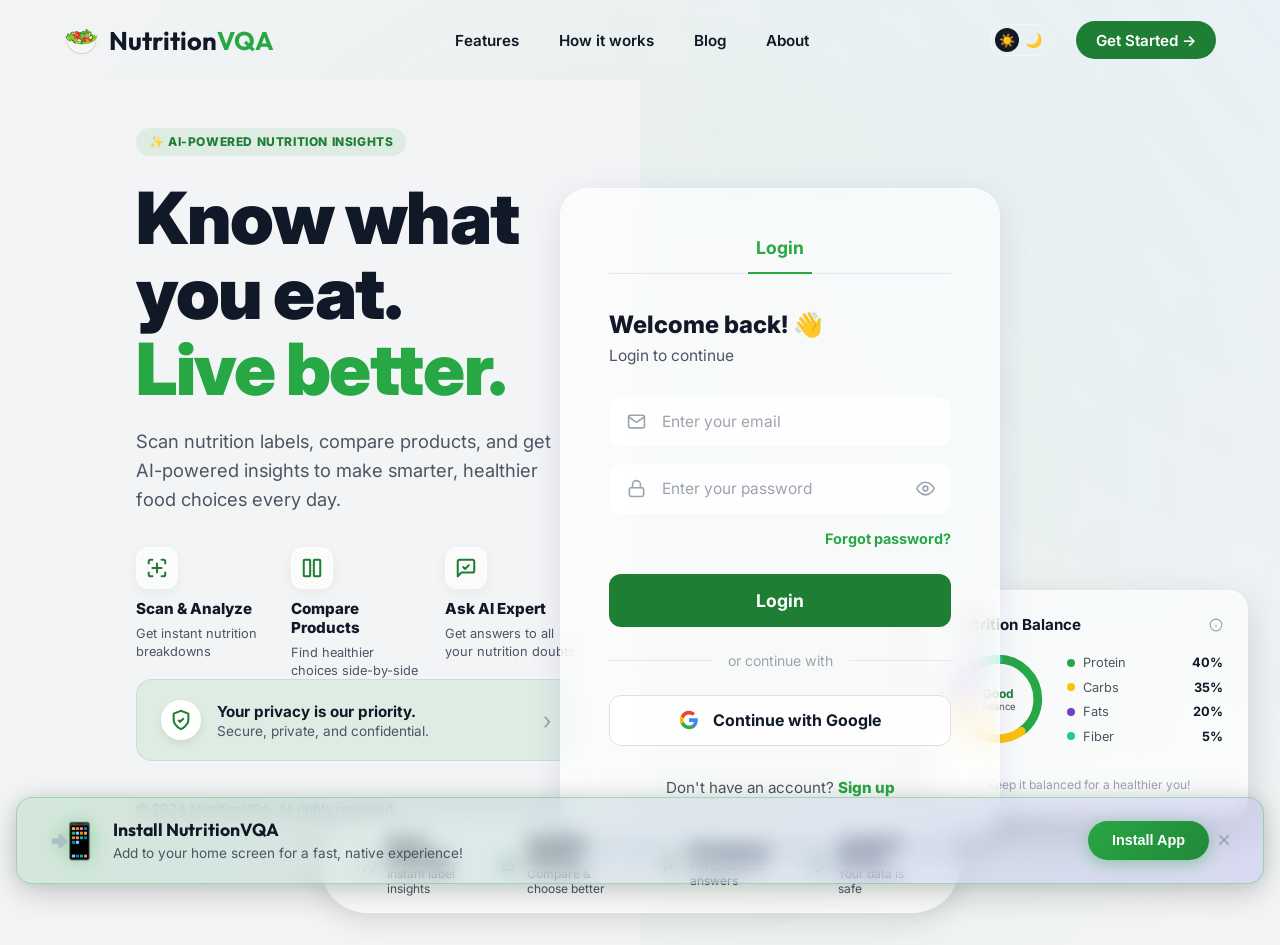
==== frontend/signin.html @ 760da18d "Deploy from subfolder" ====
<!DOCTYPE html>
<html lang="en" data-theme="light">
<head>
    <meta charset="UTF-8">
    <meta name="viewport" content="width=device-width, initial-scale=1.0">
    <title>Sign In | NutritionVQA</title>
    <meta name="description" content="Sign in to NutritionVQA — your AI-powered nutrition assistant.">
    
    <!-- PWA Meta Tags & Icons -->
    <link rel="manifest" href="manifest.json">
    <meta name="apple-mobile-web-app-capable" content="yes">
    <meta name="apple-mobile-web-app-status-bar-style" content="black-translucent">
    <link rel="apple-touch-icon" href="assets/icon-192.png">
    <meta name="theme-color" content="#28a745">
    
    <link rel="icon" href="data:image/svg+xml,<svg xmlns='http://www.w3.org/2000/svg' viewBox='0 0 100 100'><text y='.9em' font-size='90'>🥗</text></svg>">
    <link rel="preconnect" href="https://fonts.googleapis.com">
    <link rel="preconnect" href="https://fonts.gstatic.com" crossorigin>
    <link href="https://fonts.googleapis.com/css2?family=Outfit:wght@700;800&family=Inter:wght@400;500;600;700;800&display=swap" rel="stylesheet">
    <link rel="stylesheet" href="css/signin.css?v=2.4">
    <!-- Google Auth handled via custom modal -->
</head>
<body>

    <!-- ══════════════ HEADER ══════════════ -->
    <header class="sn-header">
        <a href="#" class="sn-logo">
            <span class="logo-emoji">🥗</span>
            <span>Nutrition<span class="logo-vqa">VQA</span></span>
        </a>
        <nav class="sn-nav-links">
            <a href="#features">Features</a>
            <a href="#how-it-works">How it works</a>
            <a href="#blog">Blog</a>
            <a href="#about">About</a>
        </nav>
        <div class="sn-header-actions">
            <button class="theme-toggle-btn" id="theme-toggle" aria-label="Toggle theme">
                <div class="toggle-knob" id="toggle-knob">☀️</div>
                <span class="toggle-moon">🌙</span>
            </button>
            <a href="signup.html" class="btn-get-started">Get Started &rarr;</a>
        </div>
    </header>

    <!-- ══════════════ MAIN ══════════════ -->
    <main class="sn-main">

        <!-- ── Left Panel ── -->
        <section class="sn-left">
            <div class="sn-hero">
                <div class="hero-badge">✨ AI-POWERED NUTRITION INSIGHTS</div>
                <h1>Know what <br>you eat.<br><span class="green-line">Live better.</span></h1>
                <p id="how-it-works" class="desc">
                    Scan nutrition labels, compare products,
                    and get AI-powered insights to
                    make smarter, healthier food choices every day.
                </p>

                <div id="features" class="sn-features-grid">
                    <div class="sn-feat-box">
                        <div class="sn-feat-icon">
                            <svg viewBox="0 0 24 24" fill="none" stroke="currentColor" stroke-width="2.2" stroke-linecap="round" stroke-linejoin="round"><path d="M3 7V5a2 2 0 0 1 2-2h2"/><path d="M17 3h2a2 2 0 0 1 2 2v2"/><path d="M21 17v2a2 2 0 0 1-2 2h-2"/><path d="M7 21H5a2 2 0 0 1-2-2v-2"/><line x1="7" y1="12" x2="17" y2="12"/><line x1="12" y1="7" x2="12" y2="17"/></svg>
                        </div>
                        <h3>Scan &amp; Analyze</h3>
                        <p>Get instant nutrition breakdowns</p>
                    </div>
                    <div class="sn-feat-box">
                        <div class="sn-feat-icon">
                            <svg viewBox="0 0 24 24" fill="none" stroke="currentColor" stroke-width="2.2" stroke-linecap="round" stroke-linejoin="round"><rect x="3" y="3" width="7" height="18" rx="1"/><rect x="14" y="3" width="7" height="18" rx="1"/></svg>
                        </div>
                        <h3>Compare Products</h3>
                        <p>Find healthier choices side-by-side</p>
                    </div>
                    <div class="sn-feat-box">
                        <div class="sn-feat-icon">
                            <svg viewBox="0 0 24 24" fill="none" stroke="currentColor" stroke-width="2.2" stroke-linecap="round" stroke-linejoin="round"><path d="M21 15a2 2 0 0 1-2 2H7l-4 4V5a2 2 0 0 1 2-2h14a2 2 0 0 1 2 2z"/><path d="m9 11 2 2 4-4"/></svg>
                        </div>
                        <h3>Ask AI Expert</h3>
                        <p>Get answers to all your nutrition doubts</p>
                    </div>
                </div>

                <div class="sn-privacy-banner">
                    <div class="privacy-icon">
                        <svg viewBox="0 0 24 24" fill="none" stroke="currentColor" stroke-width="2.2"><path d="M12 22s8-4 8-10V5l-8-3-8 3v7c0 6 8 10 8 10z"/><path d="m9 12 2 2 4-4"/></svg>
                    </div>
                    <div class="privacy-text">
                        <strong>Your privacy is our priority.</strong>
                        <span>Secure, private, and confidential.</span>
                    </div>
                    <div class="privacy-arrow">&rsaquo;</div>
                </div>
            </div>

            <footer id="about" class="sn-footer">
                © 2024 NutritionVQA. All rights reserved.
            </footer>
        </section>

        <!-- ── Right Panel ── -->
        <section class="sn-right">
            <div id="blog" class="sn-salad-bg"></div>

            <div class="sn-card">
                <!-- Tab -->
                <div class="sn-card-tab">
                    <span class="sn-tab-label">Login</span>
                </div>

                <!-- Welcome -->
                <div class="sn-welcome">
                    <h2>Welcome back! 👋</h2>
                    <p>Login to continue</p>
                </div>

                <!-- ── Sign-in Form ── -->
                <form id="signin-form" class="sn-form">
                    <!-- Email -->
                    <div class="sn-field">
                        <span class="sn-field-icon">
                            <svg width="19" height="19" viewBox="0 0 24 24" fill="none" stroke="currentColor" stroke-width="2" stroke-linecap="round" stroke-linejoin="round">
                                <path d="M4 4h16c1.1 0 2 .9 2 2v12c0 1.1-.9 2-2 2H4c-1.1 0-2-.9-2-2V6c0-1.1.9-2 2-2z"/>
                                <polyline points="22,6 12,13 2,6"/>
                            </svg>
                        </span>
                        <input type="text" id="login" placeholder="Enter your email" required autocomplete="email">
                    </div>

                    <!-- Password -->
                    <div class="sn-field">
                        <span class="sn-field-icon">
                            <svg width="19" height="19" viewBox="0 0 24 24" fill="none" stroke="currentColor" stroke-width="2" stroke-linecap="round" stroke-linejoin="round">
                                <rect x="3" y="11" width="18" height="11" rx="2" ry="2"/>
                                <path d="M7 11V7a5 5 0 0 1 10 0v4"/>
                            </svg>
                        </span>
                        <input type="password" id="password" placeholder="Enter your password" required autocomplete="current-password">
                        <button type="button" class="sn-eye-btn" onclick="togglePasswordVisibility('password')" aria-label="Toggle password">
                            <svg width="19" height="19" viewBox="0 0 24 24" fill="none" stroke="currentColor" stroke-width="2" stroke-linecap="round" stroke-linejoin="round">
                                <path d="M1 12s4-8 11-8 11 8 11 8-4 8-11 8-11-8-11-8z"/>
                                <circle cx="12" cy="12" r="3"/>
                            </svg>
                        </button>
                    </div>

                    <!-- Forgot password -->
                    <div class="sn-forgot">
                        <a href="#" id="forgot-password-link">Forgot password?</a>
                    </div>

                    <!-- Submit -->
                    <button type="submit" class="sn-login-btn">Login</button>

                    <!-- Divider -->
                    <div class="sn-divider">
                        <div class="sn-divider-line"></div>
                        <span>or continue with</span>
                        <div class="sn-divider-line"></div>
                    </div>

                    <!-- Custom Google Button (Simulated for Demo) -->
                    <button type="button" id="google-signin" class="sn-google-btn">
                        <svg width="20" height="20" viewBox="0 0 24 24">
                            <path fill="#4285F4" d="M22.56 12.25c0-.78-.07-1.53-.2-2.25H12v4.26h5.92c-.26 1.37-1.04 2.53-2.21 3.31v2.77h3.57c2.08-1.92 3.28-4.74 3.28-8.09z"/>
                            <path fill="#34A853" d="M12 23c2.97 0 5.46-.98 7.28-2.66l-3.57-2.77c-.98.66-2.23 1.06-3.71 1.06-2.86 0-5.29-1.93-6.16-4.53H2.18v2.84C3.99 20.53 7.7 23 12 23z"/>
                            <path fill="#FBBC05" d="M5.84 14.09c-.22-.66-.35-1.36-.35-2.09s.13-1.43.35-2.09V7.07H2.18C1.43 8.55 1 10.22 1 12s.43 3.45 1.18 4.93l3.66-2.84z"/>
                            <path fill="#EA4335" d="M12 5.38c1.62 0 3.06.56 4.21 1.64l3.15-3.15C17.45 2.09 14.97 1 12 1 7.7 1 3.99 3.47 2.18 7.07l3.66 2.84c.87-2.6 3.3-4.53 6.16-4.53z"/>
                        </svg>
                        Continue with Google
                    </button>
                </form>

                <!-- ── Forgot Password Section ── -->
                <div id="forgot-password-section" class="sn-fp-section hidden">
                    <h2>Reset Password 🔒</h2>
                    <p>Enter your registered mobile number</p>

                    <div class="sn-field">
                        <span class="sn-field-icon">
                            <svg width="19" height="19" viewBox="0 0 24 24" fill="none" stroke="currentColor" stroke-width="2" stroke-linecap="round" stroke-linejoin="round">
                                <path d="M22 16.92v3a2 2 0 0 1-2.18 2 19.79 19.79 0 0 1-8.63-3.07A19.5 19.5 0 0 1 4.13 11.9a19.79 19.79 0 0 1-3.07-8.67A2 2 0 0 1 2.88 1.28H5.9a2 2 0 0 1 2 1.72c.127.96.361 1.903.7 2.81a2 2 0 0 1-.45 2.11L7.09 8.91a16 16 0 0 0 6 6l1.27-1.27a2 2 0 0 1 2.11-.45c.907.339 1.85.573 2.81.7a2 2 0 0 1 1.72 2.03z"/>
                            </svg>
                        </span>
                        <input type="tel" id="reset-mobile" placeholder="Your mobile number">
                    </div>

                    <button type="button" id="send-otp-btn" class="sn-login-btn">Send OTP</button>

                    <div id="otp-verify-section" class="hidden" style="display:flex;flex-direction:column;gap:1rem;margin-top:1rem;">
                        <div class="sn-field">
                            <input type="text" id="otp-code" placeholder="6-digit OTP" maxlength="6"
                                   style="padding-left:1.1rem;text-align:center;letter-spacing:0.3em;">
                        </div>
                        <div class="sn-field">
                            <input type="password" id="new-password" placeholder="New password"
                                   style="padding-left:1.1rem;">
                        </div>
                        <button type="button" id="reset-final-btn" class="sn-login-btn">Update Password</button>
                    </div>

                    <button type="button" id="back-to-signin" class="sn-back-btn">← Back to Login</button>
                </div>

                <div id="signin-otp-section" class="sn-fp-section hidden">
                    <h2>2-Step Verification 🔒</h2>
                    <p>Enter the OTP sent to your registered mobile number.</p>

                    <div style="display:flex;flex-direction:column;gap:1rem;margin-top:1rem;">
                        <div class="sn-field">
                            <input type="text" id="signin-otp-code" placeholder="6-digit OTP" maxlength="6"
                                   style="padding-left:1.1rem;text-align:center;letter-spacing:0.3em;">
                        </div>
                        <button type="button" id="verify-signin-otp-btn" class="sn-login-btn">Verify & Login</button>
                    </div>

                    <button type="button" id="back-to-signin-from-otp" class="sn-back-btn">← Back to Login</button>
                </div>

                <!-- Sign-up prompt -->
                <div class="sn-signup-prompt">
                    Don't have an account? <a href="signup.html">Sign up</a>
                </div>
            </div>
            
            <!-- ── Floating Nutrition Balance Widget ── -->
            <div class="nutrition-widget">
                <div class="widget-header">
                    <h4>Nutrition Balance</h4>
                    <svg width="14" height="14" viewBox="0 0 24 24" fill="none" stroke="currentColor" stroke-width="2"><circle cx="12" cy="12" r="10"/><path d="M12 16v-4"/><path d="M12 8h.01"/></svg>
                </div>
                <div class="widget-content">
                    <div class="donut-chart">
                        <svg viewBox="0 0 36 36" class="circular-chart">
                            <path class="circle-bg" d="M18 2.0845 a 15.9155 15.9155 0 0 1 0 31.831 a 15.9155 15.9155 0 0 1 0 -31.831" />
                            <path class="circle-protein" stroke-dasharray="40, 100" d="M18 2.0845 a 15.9155 15.9155 0 0 1 0 31.831 a 15.9155 15.9155 0 0 1 0 -31.831" />
                            <path class="circle-carbs" stroke-dasharray="35, 100" stroke-dashoffset="-40" d="M18 2.0845 a 15.9155 15.9155 0 0 1 0 31.831 a 15.9155 15.9155 0 0 1 0 -31.831" />
                            <path class="circle-fats" stroke-dasharray="20, 100" stroke-dashoffset="-75" d="M18 2.0845 a 15.9155 15.9155 0 0 1 0 31.831 a 15.9155 15.9155 0 0 1 0 -31.831" />
                            <path class="circle-fiber" stroke-dasharray="5, 100" stroke-dashoffset="-95" d="M18 2.0845 a 15.9155 15.9155 0 0 1 0 31.831 a 15.9155 15.9155 0 0 1 0 -31.831" />
                        </svg>
                        <div class="donut-inner">
                            <span class="donut-title">Good</span>
                            <span class="donut-subtitle">Balance</span>
                        </div>
                    </div>
                    <ul class="macro-list">
                        <li><span class="dot dot-protein"></span> <span class="macro-name">Protein</span> <span class="macro-val">40%</span></li>
                        <li><span class="dot dot-carbs"></span> <span class="macro-name">Carbs</span> <span class="macro-val">35%</span></li>
                        <li><span class="dot dot-fats"></span> <span class="macro-name">Fats</span> <span class="macro-val">20%</span></li>
                        <li><span class="dot dot-fiber"></span> <span class="macro-name">Fiber</span> <span class="macro-val">5%</span></li>
                    </ul>
                </div>
                <div class="widget-footer">Keep it balanced for a healthier you!</div>
            </div>
        </section>
        
        <!-- ── Bottom Trust Bar ── -->
        <div class="bottom-trust-bar">
            <div class="trust-item">
                <svg viewBox="0 0 24 24" fill="none" stroke="currentColor" stroke-width="2"><path d="M3 7V5a2 2 0 0 1 2-2h2"/><path d="M17 3h2a2 2 0 0 1 2 2v2"/><path d="M21 17v2a2 2 0 0 1-2 2h-2"/><path d="M7 21H5a2 2 0 0 1-2-2v-2"/><line x1="7" y1="12" x2="17" y2="12"/><line x1="12" y1="7" x2="12" y2="17"/></svg>
                <div class="trust-text"><strong>Smart Scanning</strong><span>Instant label insights</span></div>
            </div>
            <div class="trust-item">
                <svg viewBox="0 0 24 24" fill="none" stroke="currentColor" stroke-width="2"><rect x="3" y="3" width="7" height="18" rx="1"/><rect x="14" y="3" width="7" height="18" rx="1"/></svg>
                <div class="trust-text"><strong>Healthier Choices</strong><span>Compare & choose better</span></div>
            </div>
            <div class="trust-item">
                <svg viewBox="0 0 24 24" fill="none" stroke="currentColor" stroke-width="2"><path d="M21 15a2 2 0 0 1-2 2H7l-4 4V5a2 2 0 0 1 2-2h14a2 2 0 0 1 2 2z"/><path d="m9 11 2 2 4-4"/></svg>
                <div class="trust-text"><strong>AI Guidance</strong><span>Personalized answers</span></div>
            </div>
            <div class="trust-item">
                <svg viewBox="0 0 24 24" fill="none" stroke="currentColor" stroke-width="2"><path d="M12 22s8-4 8-10V5l-8-3-8 3v7c0 6 8 10 8 10z"/><path d="m9 12 2 2 4-4"/></svg>
                <div class="trust-text"><strong>Trusted & Secure</strong><span>Your data is safe</span></div>
            </div>
        </div>
    </main>

    <!-- ══════════════ BEAUTIFUL GOOGLE AUTH MODAL (MOCK) ══════════════ -->
    <div id="google-modal" class="modal-backdrop hidden">
        <div class="google-auth-card">
            <div class="google-header" style="text-align: center; margin-bottom: 2rem;">
                <svg width="40" height="40" viewBox="0 0 24 24" style="margin-bottom: 1rem;">
                    <path fill="#4285F4" d="M22.56 12.25c0-.78-.07-1.53-.2-2.25H12v4.26h5.92c-.26 1.37-1.04 2.53-2.21 3.31v2.77h3.57c2.08-1.92 3.28-4.74 3.28-8.09z"/>
                    <path fill="#34A853" d="M12 23c2.97 0 5.46-.98 7.28-2.66l-3.57-2.77c-.98.66-2.23 1.06-3.71 1.06-2.86 0-5.29-1.93-6.16-4.53H2.18v2.84C3.99 20.53 7.7 23 12 23z"/>
                    <path fill="#FBBC05" d="M5.84 14.09c-.22-.66-.35-1.36-.35-2.09s.13-1.43.35-2.09V7.07H2.18C1.43 8.55 1 10.22 1 12s.43 3.45 1.18 4.93l3.66-2.84z"/>
                    <path fill="#EA4335" d="M12 5.38c1.62 0 3.06.56 4.21 1.64l3.15-3.15C17.45 2.09 14.97 1 12 1 7.7 1 3.99 3.47 2.18 7.07l3.66 2.84c.87-2.6 3.3-4.53 6.16-4.53z"/>
                </svg>
                <h2 style="font-family: 'Inter', sans-serif; font-size: 1.5rem; font-weight: 400; color: #202124;">Sign in with Google</h2>
                <p style="color: #5f6368; font-size: 1rem; margin-top: 0.5rem;">Choose an account to continue to <span style="font-weight: 500;">NutritionVQA</span></p>
            </div>

            <!-- Account Chooser Step -->
            <div id="google-step-chooser" class="auth-step">
                <div style="display: flex; flex-direction: column; gap: 0.5rem; margin-bottom: 2rem; text-align: left;">
                    
                    <!-- Account Item -->
                    <div onclick="selectMockGoogleAccount('sathvikch2006@gmail.com', 'Sathvik')" style="display: flex; align-items: center; gap: 1rem; padding: 0.75rem 1rem; border: 1px solid #dadce0; border-radius: 8px; cursor: pointer; transition: background 0.2s;">
                        <div style="width: 32px; height: 32px; border-radius: 50%; background: #1a73e8; color: white; display: flex; align-items: center; justify-content: center; font-weight: 600; flex-shrink: 0;">S</div>
                        <div style="flex: 1; overflow: hidden;">
                            <div style="font-weight: 500; color: #202124; font-size: 0.95rem; white-space: nowrap; text-overflow: ellipsis; overflow: hidden;">Sathvik</div>
                            <div style="color: #5f6368; font-size: 0.85rem; white-space: nowrap; text-overflow: ellipsis; overflow: hidden;">sathvikch2006@gmail.com</div>
                        </div>
                    </div>
                    
                    <!-- Account Item -->
                    <div onclick="selectMockGoogleAccount('demo@gmail.com', 'Demo User')" style="display: flex; align-items: center; gap: 1rem; padding: 0.75rem 1rem; border: 1px solid #dadce0; border-radius: 8px; cursor: pointer; transition: background 0.2s;">
                        <div style="width: 32px; height: 32px; border-radius: 50%; background: #0f9d58; color: white; display: flex; align-items: center; justify-content: center; font-weight: 600; flex-shrink: 0;">D</div>
                        <div style="flex: 1; overflow: hidden;">
                            <div style="font-weight: 500; color: #202124; font-size: 0.95rem; white-space: nowrap; text-overflow: ellipsis; overflow: hidden;">Demo User</div>
                            <div style="color: #5f6368; font-size: 0.85rem; white-space: nowrap; text-overflow: ellipsis; overflow: hidden;">demo@gmail.com</div>
                        </div>
                    </div>
                    
                    <!-- Use another account -->
                    <div onclick="document.getElementById('google-step-chooser').classList.add('hidden'); document.getElementById('google-step-email').classList.remove('hidden');" style="display: flex; align-items: center; gap: 1rem; padding: 0.75rem 1rem; cursor: pointer;">
                        <div style="width: 32px; height: 32px; display: flex; align-items: center; justify-content: center; color: #5f6368;">
                            <svg viewBox="0 0 24 24" width="20" height="20" fill="currentColor"><path d="M12 2C6.48 2 2 6.48 2 12s4.48 10 10 10 10-4.48 10-10S17.52 2 12 2zm5 11h-4v4h-2v-4H7v-2h4V7h2v4h4v2z"/></svg>
                        </div>
                        <div style="font-weight: 500; color: #3c4043; font-size: 0.95rem;">Use another account</div>
                    </div>
                </div>
                
                <div style="display: flex; justify-content: flex-start;">
                    <button type="button" class="gm-cancel" style="color: #1a73e8; font-weight: 500; font-size: 0.875rem; margin-top:0;" onclick="closeGoogleModal()">Cancel</button>
                </div>
            </div>

            <!-- Email Input Step (if they click Use Another Account) -->
            <div id="google-step-email" class="auth-step hidden">
                <div class="sn-field" style="margin-bottom: 2.5rem;">
                    <input type="email" id="google-email-input" class="gm-input" placeholder="Email or phone" style="border-radius: 4px; padding: 13px 15px; border: 1px solid #dadce0; width: 100%; font-size: 1rem;">
                </div>
                <div style="display: flex; justify-content: space-between; align-items: center;">
                    <button type="button" class="gm-cancel" style="color: #1a73e8; font-weight: 500; font-size: 0.875rem; margin-top:0;" onclick="closeGoogleModal()">Cancel</button>
                    <button type="button" class="gm-btn" style="background: #1a73e8; color: white; border-radius: 4px; padding: 0.5rem 1.5rem; width: auto; margin-top: 0;" onclick="handleMockGoogleEmail()">Next</button>
                </div>
            </div>

            <!-- Password Step (hidden by default) -->
            <div id="google-step-password" class="auth-step hidden">
                <div style="display: flex; align-items: center; justify-content: center; gap: 0.5rem; border: 1px solid #dadce0; border-radius: 16px; padding: 0.25rem 0.75rem; width: fit-content; margin: 0 auto 2rem auto; font-size: 0.875rem; color: #3c4043;">
                    <svg viewBox="0 0 24 24" width="16" height="16" style="color: #5f6368;"><path d="M12 2C6.48 2 2 6.48 2 12s4.48 10 10 10 10-4.48 10-10S17.52 2 12 2zm0 3c1.66 0 3 1.34 3 3s-1.34 3-3 3-3-1.34-3-3 1.34-3 3-3zm0 14.2c-2.5 0-4.71-1.28-6-3.22.03-1.99 4-3.08 6-3.08 1.99 0 5.97 1.09 6 3.08-1.29 1.94-3.5 3.22-6 3.22z" fill="currentColor"/></svg>
                    <span id="google-user-display" style="font-weight: 500;">user@gmail.com</span>
                    <svg viewBox="0 0 24 24" width="16" height="16" style="cursor: pointer;" onclick="document.getElementById('google-step-password').classList.add('hidden'); document.getElementById('google-step-chooser').classList.remove('hidden');"><path d="M7.41 8.59L12 13.17l4.59-4.58L18 10l-6 6-6-6 1.41-1.41z" fill="currentColor"/></svg>
                </div>
                <div class="sn-field" style="margin-bottom: 1rem;">
                    <input type="tel" id="google-mobile-input" class="gm-input" placeholder="Enter mobile number for 2FA" style="border-radius: 4px; padding: 13px 15px; border: 1px solid #dadce0; width: 100%; font-size: 1rem;">
                </div>
                <div class="sn-field" style="margin-bottom: 2.5rem;">
                    <input type="password" id="google-pass-input" class="gm-input" placeholder="Enter your password" style="border-radius: 4px; padding: 13px 15px; border: 1px solid #dadce0; width: 100%; font-size: 1rem;">
                </div>
                <div style="display: flex; justify-content: space-between; align-items: center;">
                    <button type="button" class="gm-cancel" style="color: #1a73e8; font-weight: 500; font-size: 0.875rem; margin-top:0;" onclick="closeGoogleModal()">Cancel</button>
                    <button type="button" class="gm-btn" style="background: #1a73e8; color: white; border-radius: 4px; padding: 0.5rem 1.5rem; width: auto; margin-top: 0;" onclick="verifyMockGooglePassword()">Next</button>
                </div>
                </div>
            </div>

            <!-- OTP Verification Step (2FA) -->
            <div id="google-step-otp" class="auth-step hidden">
                <div style="display: flex; align-items: center; justify-content: center; gap: 0.5rem; border: 1px solid #dadce0; border-radius: 16px; padding: 0.25rem 0.75rem; width: fit-content; margin: 0 auto 1rem auto; font-size: 0.875rem; color: #3c4043;">
                    <svg viewBox="0 0 24 24" width="16" height="16" style="color: #5f6368;"><path d="M12 2C6.48 2 2 6.48 2 12s4.48 10 10 10 10-4.48 10-10S17.52 2 12 2zm0 3c1.66 0 3 1.34 3 3s-1.34 3-3 3-3-1.34-3-3 1.34-3 3-3zm0 14.2c-2.5 0-4.71-1.28-6-3.22.03-1.99 4-3.08 6-3.08 1.99 0 5.97 1.09 6 3.08-1.29 1.94-3.5 3.22-6 3.22z" fill="currentColor"/></svg>
                    <span style="font-weight: 500;" id="google-otp-email-display">user@gmail.com</span>
                </div>
                <p style="color: #5f6368; font-size: 0.9rem; text-align: center; margin-bottom: 1.5rem;">A verification code was sent to your registered mobile number</p>
                <div class="sn-field" style="margin-bottom: 2rem;">
                    <input type="text" id="google-otp-input" class="gm-input" placeholder="Enter 6-digit OTP" maxlength="6" style="border-radius: 4px; padding: 13px 15px; border: 1px solid #dadce0; width: 100%; font-size: 1rem; text-align: center; letter-spacing: 0.3em;">
                </div>
                <div style="display: flex; justify-content: space-between; align-items: center;">
                    <button type="button" class="gm-cancel" style="color: #1a73e8; font-weight: 500; font-size: 0.875rem; margin-top:0;" onclick="closeGoogleModal()">Cancel</button>
                    <button type="button" class="gm-btn" style="background: #1a73e8; color: white; border-radius: 4px; padding: 0.5rem 1.5rem; width: auto; margin-top: 0;" onclick="verifyMockGoogleOtp()">Verify</button>
                </div>
            </div>
        </div>
    </div>
    <div id="pwa-install-banner" class="pwa-banner hidden" style="position:fixed; bottom:1rem; left:1rem; right:1rem; z-index:999; margin:0;">
        <div class="pwa-banner-content">
            <span class="pwa-icon">📲</span>
            <div class="pwa-text-content">
                <h4>Install NutritionVQA</h4>
                <p>Add to your home screen for a fast, native experience!</p>
            </div>
        </div>
        <div style="display:flex; align-items:center; gap: 0.5rem;">
            <button id="pwa-install-btn" class="btn-pwa-install">Install App</button>
            <button class="pwa-close-btn" onclick="dismissPwaBanner()" aria-label="Close" style="background:transparent; border:none; font-size:1.5rem; color:var(--text-muted); cursor:pointer;">&times;</button>
        </div>
    </div>

    <!-- PWA Install Guide Modal -->
    <div id="pwa-guide-modal" class="pwa-modal-backdrop hidden" onclick="closePwaModal()">
        <div class="pwa-modal" onclick="event.stopPropagation()">
            <button class="pwa-modal-close" onclick="closePwaModal()">&times;</button>
            <div class="pwa-modal-header">
                <div class="pwa-modal-app-icon">🥗</div>
                <h3>Install NutritionVQA</h3>
                <p>Add to your home screen for instant access and a native app experience.</p>
            </div>
            <div class="pwa-modal-platform">
                Detected: <span class="platform-badge" id="pwa-platform-badge">Your Device</span>
            </div>
            <div id="pwa-ios-steps" class="pwa-steps hidden">
                <div class="pwa-step">
                    <div class="pwa-step-num">1</div>
                    <div class="pwa-step-text">
                        <strong>Tap the Share button</strong>
                        <span>Find the <svg class="ios-share-icon" viewBox="0 0 24 24" fill="none" stroke="currentColor" stroke-width="2.5" stroke-linecap="round" stroke-linejoin="round"><path d="M4 12v8a2 2 0 0 0 2 2h12a2 2 0 0 0 2-2v-8"/><polyline points="16 6 12 2 8 6"/><line x1="12" y1="2" x2="12" y2="15"/></svg> icon at the bottom of Safari.</span>
                    </div>
                </div>
                <div class="pwa-step">
                    <div class="pwa-step-num">2</div>
                    <div class="pwa-step-text">
                        <strong>Scroll down &amp; tap "Add to Home Screen"</strong>
                        <span>It may be below the first row of options.</span>
                    </div>
                </div>
                <div class="pwa-step">
                    <div class="pwa-step-num">3</div>
                    <div class="pwa-step-text">
                        <strong>Tap "Add" to confirm</strong>
                        <span>The app icon will appear on your home screen.</span>
                    </div>
                </div>
            </div>
            <!-- Android / Desktop Instructions (with prompt) -->
            <div id="pwa-android-steps" class="pwa-steps hidden">
                <div class="pwa-step">
                    <div class="pwa-step-num">1</div>
                    <div class="pwa-step-text">
                        <strong>Tap "Install App" below</strong>
                        <span>Your browser will show a confirmation dialog.</span>
                    </div>
                </div>
                <div class="pwa-step">
                    <div class="pwa-step-num">2</div>
                    <div class="pwa-step-text">
                        <strong>Confirm the installation</strong>
                        <span>Tap "Install" or "Add" in the popup.</span>
                    </div>
                </div>
            </div>

            <!-- Android / Desktop Fallback Instructions (without prompt) -->
            <div id="pwa-fallback-steps" class="pwa-steps hidden">
                <div id="pwa-android-fallback" class="hidden">
                    <div class="pwa-step">
                        <div class="pwa-step-num">1</div>
                        <div class="pwa-step-text">
                            <strong>Open the Browser Menu</strong>
                            <span>Tap the three dots (⋮) in the top-right corner of Chrome.</span>
                        </div>
                    </div>
                    <div class="pwa-step">
                        <div class="pwa-step-num">2</div>
                        <div class="pwa-step-text">
                            <strong>Tap "Install app" or "Add to Home screen"</strong>
                            <span>This will add the shortcut directly to your home screen.</span>
                        </div>
                    </div>
                </div>
                <div id="pwa-desktop-fallback" class="hidden">
                    <div class="pwa-step">
                        <div class="pwa-step-num">1</div>
                        <div class="pwa-step-text">
                            <strong>Look at the Address Bar</strong>
                            <span>Click the Install icon (looks like a monitor with a down arrow) on the right side of the address bar.</span>
                        </div>
                    </div>
                    <div class="pwa-step">
                        <div class="pwa-step-num">2</div>
                        <div class="pwa-step-text">
                            <strong>Or open the menu</strong>
                            <span>Open your browser menu (⋮ or ⋯) and click "Install NutritionVQA".</span>
                        </div>
                    </div>
                </div>
            </div>
            <div class="pwa-modal-actions">
                <button id="pwa-modal-install" class="pwa-modal-install-btn hidden" onclick="triggerPwaInstall()">📲 Install App</button>
                <button class="pwa-modal-dismiss" onclick="closePwaModal()">Maybe Later</button>
            </div>
        </div>
    </div>

    <!-- ══════════════ SCRIPTS ══════════════ -->
    <script>
        // ── Theme Toggle ──────────────────────────────────────
        (function() {
            const saved = localStorage.getItem('nvqa-theme') || 'light';
            document.documentElement.setAttribute('data-theme', saved);
        })();

        document.getElementById('theme-toggle').addEventListener('click', function() {
            const html  = document.documentElement;
            const knob  = document.getElementById('toggle-knob');
            const isDark = html.getAttribute('data-theme') === 'dark';
            const next  = isDark ? 'light' : 'dark';
            html.setAttribute('data-theme', next);
            localStorage.setItem('nvqa-theme', next);
            knob.textContent = next === 'dark' ? '🌙' : '☀️';
        });

        // Sync knob on load
        window.addEventListener('DOMContentLoaded', function() {
            const knob = document.getElementById('toggle-knob');
            if (document.documentElement.getAttribute('data-theme') === 'dark') {
                knob.textContent = '🌙';
            }
        });
    </script>
    <script src="js/auth.js?v=23.0"></script>
    
    <!-- Service Worker Registration & PWA Installer -->
    <script>
        if ('serviceWorker' in navigator) {
            const registerSW = () => {
                navigator.serviceWorker.register('sw.js')
                    .then(reg => console.log('Service Worker registered!', reg.scope))
                    .catch(err => console.error('SW registration failed:', err));
            };
            if (document.readyState === 'complete' || document.readyState === 'interactive') {
                registerSW();
            } else {
                window.addEventListener('load', registerSW);
            }
        }

        // Platform Detection
        const isIOS = /iPad|iPhone|iPod/.test(navigator.userAgent) || (navigator.platform === 'MacIntel' && navigator.maxTouchPoints > 1);
        const isAndroid = /Android/i.test(navigator.userAgent);
        const isStandalone = window.matchMedia('(display-mode: standalone)').matches || window.navigator.standalone;

        let deferredPrompt = null;
        const installBanner = document.getElementById('pwa-install-banner');
        const installBtn = document.getElementById('pwa-install-btn');
        const pwaGuideModal = document.getElementById('pwa-guide-modal');

        function showInstallUI() {
            if (isStandalone) return;
            if (installBanner) installBanner.classList.remove('hidden');
        }

        window.addEventListener('beforeinstallprompt', (e) => {
            e.preventDefault();
            deferredPrompt = e;
            showInstallUI();
        });

        // Show install UI unconditionally on load if not standalone (all platforms)
        if (!isStandalone) {
            if (document.readyState === 'complete' || document.readyState === 'interactive') {
                showInstallUI();
            } else {
                window.addEventListener('load', showInstallUI);
            }
        }

        if (installBtn) {
            installBtn.addEventListener('click', () => openPwaModal());
        }

        function openPwaModal() {
            const badge = document.getElementById('pwa-platform-badge');
            const iosSteps = document.getElementById('pwa-ios-steps');
            const androidSteps = document.getElementById('pwa-android-steps');
            const fallbackSteps = document.getElementById('pwa-fallback-steps');
            const androidFallback = document.getElementById('pwa-android-fallback');
            const desktopFallback = document.getElementById('pwa-desktop-fallback');
            const modalInstallBtn = document.getElementById('pwa-modal-install');

            // Reset
            iosSteps.classList.add('hidden');
            androidSteps.classList.add('hidden');
            fallbackSteps.classList.add('hidden');
            androidFallback.classList.add('hidden');
            desktopFallback.classList.add('hidden');
            modalInstallBtn.classList.add('hidden');

            if (isIOS) {
                badge.textContent = 'iOS (Safari)';
                iosSteps.classList.remove('hidden');
            } else {
                badge.textContent = isAndroid ? 'Android (Chrome)' : 'Desktop Browser';
                if (deferredPrompt) {
                    androidSteps.classList.remove('hidden');
                    modalInstallBtn.classList.remove('hidden');
                } else {
                    fallbackSteps.classList.remove('hidden');
                    if (isAndroid) {
                        androidFallback.classList.remove('hidden');
                    } else {
                        desktopFallback.classList.remove('hidden');
                    }
                }
            }
            pwaGuideModal.classList.remove('hidden');
        }

        function closePwaModal() {
            pwaGuideModal.classList.add('hidden');
        }

        async function triggerPwaInstall() {
            if (!deferredPrompt) return;
            deferredPrompt.prompt();
            const { outcome } = await deferredPrompt.userChoice;
            deferredPrompt = null;
            closePwaModal();
            if (installBanner) installBanner.classList.add('hidden');
        }

        window.addEventListener('appinstalled', () => {
            if (installBanner) installBanner.classList.add('hidden');
            closePwaModal();
        });

        function dismissPwaBanner() {
            if (installBanner) installBanner.classList.add('hidden');
        }

        // ── Info Modal Logic ──
        const infoSections = [
            {
                id: 'features',
                title: 'Features',
                content: `
                    <div class="info-grid">
                        <div class="info-item"><strong>Scan & Analyze</strong><p>Instantly get detailed breakdowns of calories, macros, and ingredients by snapping a photo.</p></div>
                        <div class="info-item"><strong>Compare Products</strong><p>Place two items side-by-side and let AI tell you which is the healthier option.</p></div>
                        <div class="info-item"><strong>Ask AI Expert</strong><p>Chat with our AI to get personalized diet advice and answers to your nutrition doubts.</p></div>
                        <div class="info-item"><strong>Progress Tracking</strong><p>Monitor your daily intake and visualize your health journey over time.</p></div>
                    </div>
                `
            },
            {
                id: 'how-it-works',
                title: 'How It Works',
                content: `
                    <ol class="info-list">
                        <li><strong>Upload or Scan:</strong> Take a picture of any food label or search our extensive food database.</li>
                        <li><strong>AI Processing:</strong> Our advanced Vision AI reads the label and extracts accurate nutritional data.</li>
                        <li><strong>Get Insights:</strong> Receive a simple, color-coded health score and personalized dietary suggestions.</li>
                    </ol>
                `
            },
            {
                id: 'blog',
                title: 'Nutrition Blog',
                content: `
                    <div class="info-grid">
                        <div class="info-item"><strong>The Truth About Macros</strong><p>Why balancing protein, fats, and carbs matters more than just calorie counting.</p></div>
                        <div class="info-item"><strong>Hidden Sugars</strong><p>Learn how to spot sneaky sweeteners disguised in seemingly healthy snacks.</p></div>
                        <div class="info-item"><strong>Eating Green</strong><p>Simple, actionable ways to incorporate more plant-based meals into your busy week.</p></div>
                    </div>
                `
            },
            {
                id: 'about',
                title: 'About NutritionVQA',
                content: `
                    <p style="color: var(--text-secondary); line-height: 1.6;">
                        NutritionVQA is designed to demystify complex nutrition labels. By leveraging state-of-the-art AI, we empower you to make smarter, healthier food choices instantly. 
                        <br><br>Our mission is simple: <strong>Know what you eat. Live better.</strong>
                    </p>
                    <blockquote style="border-left: 4px solid var(--green-accent); padding-left: 1rem; margin-top: 1.5rem; color: var(--text-primary); font-style: italic; background: rgba(40, 167, 69, 0.05); padding: 1rem; border-radius: 8px;">
                        "Don't just eat what you see, read what you eat. <strong>Label Padhega India!</strong> Building a Healthier, Literate India." 
                        <br><br><span style="font-size: 0.85rem; font-weight: 700; color: var(--green-dark);">— Inspired by Food Pharmer</span>
                    </blockquote>
                `
            }
        ];

        let currentInfoIndex = 0;

        function openInfoModal(sectionId) {
            currentInfoIndex = infoSections.findIndex(s => s.id === sectionId);
            if (currentInfoIndex === -1) currentInfoIndex = 0;
            updateInfoModalContent();
            document.getElementById('info-modal').classList.remove('hidden');
        }

        function closeInfoModal(e) {
            document.getElementById('info-modal').classList.add('hidden');
        }

        function navigateInfo(direction) {
            currentInfoIndex += direction;
            if (currentInfoIndex < 0) currentInfoIndex = infoSections.length - 1;
            if (currentInfoIndex >= infoSections.length) currentInfoIndex = 0;
            updateInfoModalContent();
        }

        function updateInfoModalContent() {
            const section = infoSections[currentInfoIndex];
            document.getElementById('info-modal-title').innerText = section.title;
            document.getElementById('info-modal-body').innerHTML = section.content;
        }

        document.querySelectorAll('.sn-nav-links a').forEach(link => {
            link.addEventListener('click', (e) => {
                e.preventDefault();
                const targetId = link.getAttribute('href').substring(1);
                openInfoModal(targetId);
            });
        });
    </script>

    <!-- ── Info Modal for Nav Links ── -->
    <div id="info-modal" class="modal-backdrop hidden" onclick="closeInfoModal(event)">
        <div class="info-modal-card" onclick="event.stopPropagation()">
            <button class="info-modal-close" onclick="closeInfoModal()">&times;</button>
            <div class="info-modal-header">
                <h3 id="info-modal-title">Title</h3>
            </div>
            <div class="info-modal-body" id="info-modal-body">
                Content goes here...
            </div>
            <div class="info-modal-footer">
                <button class="info-nav-btn" id="info-btn-prev" onclick="navigateInfo(-1)">&larr; Back</button>
                <button class="info-nav-btn" id="info-btn-next" onclick="navigateInfo(1)">Next &rarr;</button>
            </div>
        </div>
    </div>
</body>
</html>
---- frontend/css/signin.css ----
/* ═══════════════════════════════════════════════════════════════════
   NutritionVQA — Sign In Page (Classic Light/Dark Theme)
   ═══════════════════════════════════════════════════════════════════ */

/* ─── CSS Variables ──────────────────────────────────────────────── */
:root {
    --green-dark:    #1e7e34;
    --green-accent:  #28a745;
    --green-light:   #e8f5e9;
    --green-muted:   #c8e6c9;

    /* Light Theme */
    --bg:            #f3f4f6;
    --surface:       rgba(255, 255, 255, 0.65);
    --border:        rgba(255, 255, 255, 0.4);
    --text-primary:  #111827;
    --text-secondary:#4b5563;
    --text-muted:    #9ca3af;
    --icon-bg:       rgba(40, 167, 69, 0.1);
    --privacy-bg:    rgba(40, 167, 69, 0.1);
    --privacy-text:  #1e7e34;
    --input-bg:      rgba(255, 255, 255, 0.8);
    --card-shadow:   0 8px 32px 0 rgba(31, 38, 135, 0.1);
    --header-border: rgba(0, 0, 0, 0.05);
    --divider-color: #e5e7eb;
    --google-bg:     rgba(255, 255, 255, 0.8);
    --google-border: #e0e0e0;
    --google-text:   #111827;
}

[data-theme="dark"] {
    --bg:            #050810;
    --surface:       rgba(13, 17, 23, 0.55);
    --border:        rgba(255, 255, 255, 0.1);
    --text-primary:  #f8fafc;
    --text-secondary:#94a3b8;
    --text-muted:    #64748b;
    --icon-bg:       rgba(40, 167, 69, 0.15);
    --privacy-bg:    rgba(40, 167, 69, 0.12);
    --privacy-text:  #4ade80;
    --input-bg:      rgba(13, 17, 23, 0.8);
    --card-shadow:   0 8px 32px 0 rgba(0, 0, 0, 0.6);
    --header-border: rgba(255, 255, 255, 0.05);
    --divider-color: rgba(255, 255, 255, 0.08);
    --google-bg:     rgba(13, 17, 23, 0.6);
    --google-border: rgba(255, 255, 255, 0.08);
    --google-text:   #f8fafc;
}

/* ─── Reset ──────────────────────────────────────────────────────── */
*, *::before, *::after { box-sizing: border-box; margin: 0; padding: 0; }

html { font-size: 16px; }

body {
    font-family: 'Inter', -apple-system, BlinkMacSystemFont, 'Segoe UI', sans-serif;
    background-color: var(--bg);
    color: var(--text-primary);
    min-height: 100vh;
    transition: background-color 0.3s, color 0.3s;
    position: relative;
    overflow-x: hidden;
}

body::before {
    content: '';
    position: fixed;
    top: -50%; left: -50%; width: 200%; height: 200%;
    background: radial-gradient(circle at 50% 50%, rgba(40, 167, 69, 0.06) 0%, transparent 50%),
                radial-gradient(circle at 80% 20%, rgba(56, 189, 248, 0.05) 0%, transparent 40%);
    z-index: -1;
    pointer-events: none;
}
[data-theme="dark"] body::before {
    background: radial-gradient(circle at 50% 50%, rgba(40, 167, 69, 0.1) 0%, transparent 50%),
                radial-gradient(circle at 80% 20%, rgba(56, 189, 248, 0.08) 0%, transparent 40%);
}

/* ─── Header ─────────────────────────────────────────────────────── */
.sn-header {
    width: 100%;
    padding: 0 4rem;
    height: 80px;
    display: flex;
    align-items: center;
    justify-content: space-between;
    position: relative;
    background-color: transparent;
    z-index: 100;
}

.sn-logo {
    display: flex;
    align-items: center;
    gap: 0.6rem;
    text-decoration: none;
    font-family: 'Outfit', sans-serif;
    font-size: 1.6rem;
    font-weight: 700;
    color: var(--text-primary);
    transition: color 0.3s;
}

.sn-logo .logo-emoji { font-size: 1.75rem; }
.sn-logo .logo-vqa   { color: var(--green-accent); }

/* Nav Links */
.sn-nav-links {
    display: flex;
    gap: 2.5rem;
}

.sn-nav-links a {
    text-decoration: none;
    color: var(--text-primary);
    font-weight: 600;
    font-size: 0.95rem;
    transition: color 0.2s;
}

.sn-nav-links a:hover {
    color: var(--green-accent);
}

/* Header Actions */
.sn-header-actions {
    display: flex;
    align-items: center;
    gap: 1.5rem;
}

.btn-get-started {
    background: var(--green-dark);
    color: #fff;
    padding: 0.6rem 1.25rem;
    border-radius: 999px;
    text-decoration: none;
    font-weight: 600;
    font-size: 0.95rem;
    transition: background 0.2s, transform 0.2s;
}

.btn-get-started:hover {
    background: #155724;
    transform: translateY(-1px);
}

/* Theme Toggle */
.theme-toggle-btn {
    background: transparent;
    border: 1px solid var(--border);
    border-radius: 999px;
    padding: 4px 6px 4px 4px;
    display: flex;
    align-items: center;
    gap: 4px;
    cursor: pointer;
    width: 62px;
    height: 32px;
    transition: border-color 0.3s;
}

.toggle-knob {
    width: 24px;
    height: 24px;
    background: var(--text-primary);
    border-radius: 50%;
    display: flex;
    align-items: center;
    justify-content: center;
    font-size: 13px;
    flex-shrink: 0;
    transition: transform 0.3s;
}

.toggle-moon { font-size: 14px; margin-left: 2px; }

[data-theme="dark"] .toggle-knob  { transform: translateX(28px); }
[data-theme="dark"] .toggle-moon  { margin-left: -26px; margin-right: 4px; }

.sn-main {

    display: flex;

    min-height: calc(100vh - 80px);

    position: relative;

}



/* ─── Left Panel ─────────────────────────────────────────────────── */

.sn-left {

    width: 50%;

    padding: 3rem 4rem 8rem 8.5rem;

    display: flex;

    flex-direction: column;

    justify-content: center;

    background-color: var(--bg);

    transition: background-color 0.3s;

    z-index: 2;

    position: relative;

}



.hero-badge {

    display: inline-flex;

    align-items: center;

    padding: 0.4rem 0.8rem;

    border-radius: 999px;

    background: var(--privacy-bg);

    color: var(--green-dark);

    font-size: 0.75rem;

    font-weight: 800;

    letter-spacing: 0.05em;

    margin-bottom: 1.5rem;

    text-transform: uppercase;

}

[data-theme="dark"] .hero-badge { color: var(--green-accent); border: 1px solid rgba(40,167,69,0.3); }



.sn-hero h1 {

    font-size: 4.5rem;

    font-weight: 900;

    line-height: 1.05;

    color: var(--text-primary);

    margin-bottom: 1.25rem;

    transition: color 0.3s;

    width: 45vw;

    letter-spacing: -0.02em;

}



.sn-hero h1 .green-line {

    color: var(--green-accent);

}



.sn-hero .desc {

    font-size: 1.15rem;
    color: var(--text-secondary);
    margin-bottom: 2rem;
    line-height: 1.6;
}

/* ─── Right Panel ─── */
.sn-right {
    width: 50%;
    position: relative;
    display: flex;
    align-items: center;
    justify-content: flex-start;
}

.sn-salad-bg {
    position: absolute;
    inset: 0;
    background: url('../assets/salad-bowl.png') no-repeat center center;
    background-size: cover;
    z-index: 0;
}

[data-theme="dark"] .sn-salad-bg {
    background-image: url('../assets/salad-bowl-dark.png');
    opacity: 0.9;
}



.pwa-modal-install-btn:hover { transform: translateY(-2px); box-shadow: 0 8px 25px rgba(40, 167, 69, 0.5); }



.pwa-modal-dismiss {

    width: 100%; padding: 0.7rem; background: transparent;

    border: 1px solid var(--border); border-radius: 999px;

    color: var(--text-muted); font-weight: 600; font-size: 0.85rem; cursor: pointer;

    transition: 0.2s;

}



.pwa-modal-dismiss:hover { background: rgba(0,0,0,0.04); color: var(--text-primary); }

[data-theme="dark"] .pwa-modal-dismiss:hover { background: rgba(255,255,255,0.04); }



@media (max-width: 600px) {

    .pwa-banner { flex-direction: column; text-align: center; padding: 1rem; gap: 1rem; }

    .pwa-banner-content { flex-direction: column; gap: 0.5rem; }

    .btn-pwa-install { width: 100%; }

    .pwa-modal { padding: 1.75rem 1.25rem 1.5rem; border-radius: 16px; }

}

/* ─── Features Grid ──────────────────────────────────────────────── */
.sn-features { margin-bottom: 2.5rem; }
.sn-features-grid { display: grid; grid-template-columns: repeat(3, 1fr); gap: 1.5rem; width: 100%; max-width: 550px; }
.sn-feat-box { display: flex; flex-direction: column; align-items: flex-start; text-align: left; gap: 0.4rem; }
.sn-feat-icon { font-size: 1.2rem; background: var(--surface); border: 1px solid var(--border); border-radius: 12px; width: 42px; height: 42px; display: flex; align-items: center; justify-content: center; box-shadow: 0 4px 15px rgba(0,0,0,0.05); color: var(--green-dark); margin-bottom: 0.25rem; }
.sn-feat-icon svg { width: 22px; height: 22px; }
[data-theme="dark"] .sn-feat-icon { color: var(--green-accent); }
.sn-feat-box h3 { font-size: 0.95rem; font-weight: 800; color: var(--text-primary); margin: 0; }
.sn-feat-box p { font-size: 0.8rem; color: var(--text-secondary); margin: 0; line-height: 1.4; }

/* ─── Privacy Banner ─────────────────────────────────────────────── */
.sn-privacy-banner { display: flex; align-items: center; gap: 1rem; background: var(--privacy-bg); border-radius: 16px; padding: 1.25rem 1.5rem; margin-bottom: 2.5rem; cursor: pointer; transition: transform 0.2s, background 0.2s; border: 1px solid rgba(40,167,69,0.15); max-width: 440px; }
.sn-privacy-banner:hover { transform: translateY(-2px); background: rgba(40,167,69,0.15); }
.privacy-icon { display: flex; align-items: center; justify-content: center; width: 40px; height: 40px; border-radius: 50%; background: #ffffff; color: var(--privacy-text); box-shadow: 0 4px 10px rgba(0,0,0,0.08); flex-shrink: 0; }
[data-theme="dark"] .privacy-icon { background: rgba(40,167,69,0.2); }
.privacy-icon svg { width: 22px; height: 22px; }
.privacy-text { flex: 1; display: flex; flex-direction: column; }
.privacy-text strong { font-size: 0.95rem; font-weight: 700; color: var(--text-primary); margin-bottom: 0.15rem; }
.privacy-text span { font-size: 0.85rem; color: var(--text-secondary); }
.privacy-arrow { color: var(--text-muted); font-size: 1.5rem; }

/* ─── Footer ─────────────────────────────────────────────────────── */
.sn-footer { font-size: 0.85rem; color: var(--text-muted); }

/* ─── Login Card ─────────────────────────────────────────────────── */
.sn-card {
    position: relative; z-index: 10; background: var(--surface);
    backdrop-filter: blur(16px); -webkit-backdrop-filter: blur(16px);
    border-radius: 28px; box-shadow: var(--card-shadow); padding: 3rem 3rem 2.5rem;
    width: 100%; max-width: 440px; border: 1px solid var(--border);
    transition: background 0.3s, box-shadow 0.3s, border-color 0.3s;
    margin-left: -80px;
}
.sn-card-tab { display: flex; justify-content: center; border-bottom: 1px solid var(--divider-color); margin-bottom: 2.25rem; transition: border-color 0.3s; }
.sn-tab-label { padding: 0 0.5rem 0.9rem; font-size: 1.1rem; font-weight: 700; color: var(--green-accent); border-bottom: 2.5px solid var(--green-accent); margin-bottom: -1px; }
.sn-welcome { margin-bottom: 2rem; }
.sn-welcome h2 { font-size: 1.5rem; font-weight: 800; color: var(--text-primary); margin-bottom: 0.4rem; transition: color 0.3s; }
.sn-welcome p { font-size: 0.97rem; color: var(--text-secondary); transition: color 0.3s; }
.sn-form { display: flex; flex-direction: column; gap: 1.1rem; }
.sn-field { position: relative; display: flex; align-items: center; }
.sn-field-icon { position: absolute; left: 1.1rem; color: var(--text-muted); pointer-events: none; display: flex; align-items: center; transition: color 0.3s; }
.sn-field input { width: 100%; padding: 0.9rem 3rem 0.9rem 3.25rem; border: 1px solid var(--border); border-radius: 12px; font-size: 0.97rem; background: var(--input-bg); color: var(--text-primary); font-family: inherit; transition: border-color 0.2s, box-shadow 0.2s, background 0.3s, color 0.3s; outline: none; }
.sn-field input::placeholder { color: var(--text-muted); }
.sn-field input:-webkit-autofill, .sn-field input:-webkit-autofill:hover, .sn-field input:-webkit-autofill:focus, .sn-field input:-webkit-autofill:active {
    -webkit-box-shadow: 0 0 0 30px var(--input-bg) inset !important;
    -webkit-text-fill-color: var(--text-primary) !important; transition: background-color 5000s ease-in-out 0s;
}
.sn-field input:focus { border-color: var(--green-accent); box-shadow: 0 0 0 3px rgba(40, 167, 69, 0.12); }
.sn-eye-btn { position: absolute; right: 1rem; background: none; border: none; cursor: pointer; color: var(--text-muted); display: flex; align-items: center; padding: 0; transition: color 0.2s; }
.sn-eye-btn:hover { color: var(--text-secondary); }
.sn-forgot { text-align: right; margin-top: -0.2rem; }
.sn-forgot a { font-size: 0.9rem; font-weight: 700; color: var(--green-accent); text-decoration: none; }
.sn-forgot a:hover { text-decoration: underline; }
.sn-login-btn { background: var(--green-dark); color: #ffffff; border: none; border-radius: 12px; padding: 1rem; font-size: 1.1rem; font-weight: 700; cursor: pointer; width: 100%; font-family: inherit; margin-top: 0.5rem; transition: background 0.2s, transform 0.2s; }
.sn-login-btn:hover { background: #155724; transform: translateY(-1px); }
.sn-divider { display: flex; align-items: center; gap: 1rem; margin: 0.5rem 0; }
.sn-divider-line { flex: 1; height: 1px; background: var(--divider-color); transition: background 0.3s; }
.sn-divider span { font-size: 0.88rem; color: var(--text-muted); white-space: nowrap; transition: color 0.3s; }
.sn-google-btn { display: flex; align-items: center; justify-content: center; gap: 0.85rem; width: 100%; padding: 0.9rem; background: var(--google-bg); border: 1px solid var(--google-border); border-radius: 12px; font-size: 1rem; font-weight: 700; color: var(--google-text); cursor: pointer; font-family: inherit; transition: background 0.2s, border-color 0.3s, color 0.3s; }
.sn-google-btn:hover { background: var(--border); }
.sn-signup-prompt { margin-top: 2rem; text-align: center; font-size: 0.95rem; color: var(--text-secondary); transition: color 0.3s; }
.sn-signup-prompt a { color: var(--green-accent); font-weight: 800; text-decoration: none; }
.sn-fp-section { display: flex; flex-direction: column; gap: 1.1rem; }
.sn-fp-section h2 { font-size: 1.5rem; font-weight: 800; color: var(--text-primary); margin-bottom: 0.25rem; transition: color 0.3s; }
.sn-fp-section p { font-size: 0.97rem; color: var(--text-secondary); margin-bottom: 0.5rem; transition: color 0.3s; }
.sn-back-btn { background: none; border: none; color: var(--green-accent); font-weight: 700; cursor: pointer; font-family: inherit; font-size: 0.95rem; padding: 0; text-align: center; width: 100%; margin-top: 0.5rem; }
.modal-backdrop { position: fixed; inset: 0; background: rgba(0,0,0,0.55); backdrop-filter: blur(6px); display: flex; align-items: center; justify-content: center; z-index: 1000; }
.google-auth-card { background: var(--surface); border: 1px solid var(--border); border-radius: 20px; padding: 2.5rem; width: 100%; max-width: 400px; box-shadow: 0 30px 60px rgba(0,0,0,0.3); text-align: center; color: var(--text-primary); transition: background 0.3s, border-color 0.3s; }
.google-header { margin-bottom: 1.5rem; }
.google-header h2 { font-size: 1.4rem; font-weight: 700; margin: 1rem 0 0.25rem; color: var(--text-primary); }
.google-header p { color: var(--text-secondary); font-size: 0.9rem; }
.gm-input { width: 100%; padding: 0.9rem 1rem; border: 1px solid var(--border); border-radius: 10px; font-size: 1rem; background: var(--input-bg); color: var(--text-primary); font-family: inherit; margin-top: 0.75rem; outline: none; transition: background 0.3s, color 0.3s, border-color 0.3s; }
.gm-input:focus { border-color: var(--green-accent); }
.gm-label { display: block; text-align: left; font-weight: 700; font-size: 0.9rem; color: var(--text-primary); margin-top: 1.5rem; margin-bottom: 0.25rem; transition: color 0.3s; }
.gm-note { font-size: 0.82rem; color: var(--text-secondary); text-align: left; margin-top: 0.4rem; transition: color 0.3s; }
.gm-btn { background: var(--green-dark); color: white; border: none; border-radius: 10px; padding: 0.9rem; width: 100%; font-size: 1rem; font-weight: 700; cursor: pointer; margin-top: 1.5rem; font-family: inherit; transition: background 0.2s; }
.gm-btn:hover { background: #155724; }
.gm-cancel { background: none; border: none; color: var(--text-muted); cursor: pointer; font-weight: 700; font-size: 0.9rem; margin-top: 1rem; font-family: inherit; transition: color 0.3s; }
.auth-step { }
.hidden { display: none !important; }
@media (max-width: 1200px) { .sn-left { padding: 3rem 3rem 3rem 3rem; } .sn-hero h1 { font-size: 3rem; } }
@media (max-width: 900px) {
    .sn-main { flex-direction: column; }
    .sn-left { width: 100%; padding: 2.5rem 2rem; align-items: center; text-align: center; }
    .sn-hero h1 { font-size: 2.5rem; text-align: center; }
    .sn-hero .desc { text-align: center; margin-left: auto; margin-right: auto; }
    .sn-features-grid { grid-template-columns: 1fr; gap: 1rem; }
    .sn-features { align-items: center; width: 100%; max-width: 480px; }
    .sn-privacy { margin: 0 auto; }
    .sn-footer { text-align: center; }
    .sn-right { width: 100%; padding: 2rem; margin-left: 0; justify-content: center; }
    .sn-salad-bg { display: none; }
    .sn-card { max-width: 100%; margin-left: 0; }
}
@media (max-width: 600px) {
    .sn-header { padding: 0 1.5rem; }
    .theme-toggle-btn { right: 1.5rem; }
    .sn-left { padding: 2rem 1.5rem; }
    .sn-hero h1 { font-size: 2rem; }
    .sn-card { padding: 2rem 1.5rem; }
    .info-modal-card { padding: 1.5rem; margin: 1rem; }
    .info-grid { grid-template-columns: 1fr; }
}

/* ── PWA Installation Banner (sign-in page) ──────────────────────── */
.pwa-banner {
    display: flex; justify-content: space-between; align-items: center;
    background: linear-gradient(135deg, rgba(40, 167, 69, 0.15) 0%, rgba(79, 70, 229, 0.15) 100%);
    border: 1px solid rgba(40, 167, 69, 0.3); border-radius: 16px;
    padding: 1.25rem 2rem; gap: 1.5rem; backdrop-filter: blur(10px);
    box-shadow: 0 8px 32px rgba(0, 0, 0, 0.2), 0 0 15px rgba(40, 167, 69, 0.1);
    animation: pwa-fadeIn 0.5s ease-out;
}
@keyframes pwa-fadeIn { from { opacity: 0; transform: translateY(20px); } to { opacity: 1; transform: translateY(0); } }
.pwa-banner.hidden { display: none !important; }
.pwa-banner-content { display: flex; align-items: center; gap: 1.25rem; }
.pwa-icon { font-size: 2.2rem; filter: drop-shadow(0 0 10px rgba(40, 167, 69, 0.4)); }
.pwa-text-content h4 { font-family: "Outfit", sans-serif; font-size: 1.1rem; font-weight: 700; color: var(--text-primary); margin-bottom: 0.2rem; }
.pwa-text-content p { font-size: 0.85rem; color: var(--text-secondary); line-height: 1.4; }
.btn-pwa-install { background: linear-gradient(135deg, #28a745, #218838); color: white; border: none; padding: 0.7rem 1.5rem; border-radius: 999px; font-weight: 700; font-size: 0.9rem; cursor: pointer; white-space: nowrap; box-shadow: 0 4px 15px rgba(40, 167, 69, 0.4); transition: transform 0.2s, box-shadow 0.2s; }
.btn-pwa-install:hover { transform: translateY(-2px); box-shadow: 0 6px 20px rgba(40, 167, 69, 0.6); }

/* ── PWA Guide Modal ─────────────────────────────────────────────── */
.pwa-modal-backdrop { position: fixed; inset: 0; z-index: 9999; background: rgba(0, 0, 0, 0.65); backdrop-filter: blur(8px); display: flex; align-items: center; justify-content: center; padding: 1.5rem; }
.pwa-modal { background: var(--surface); border: 1px solid rgba(40, 167, 69, 0.25); border-radius: 24px; padding: 2.5rem 2rem 2rem; max-width: 480px; width: 100%; position: relative; box-shadow: 0 24px 48px rgba(0, 0, 0, 0.45); animation: pwa-modalUp 0.35s cubic-bezier(0.16, 1, 0.3, 1); }
@keyframes pwa-modalUp { from { opacity: 0; transform: translateY(30px) scale(0.96); } to { opacity: 1; transform: translateY(0) scale(1); } }
.pwa-modal-close { position: absolute; top: 1rem; right: 1rem; background: rgba(0,0,0,0.06); border: 1px solid var(--border); color: var(--text-muted); width: 32px; height: 32px; border-radius: 50%; display: flex; align-items: center; justify-content: center; cursor: pointer; font-size: 1.1rem; transition: 0.2s; }
.pwa-modal-close:hover { background: rgba(248, 81, 73, 0.15); color: #f85149; }
.pwa-modal-header { text-align: center; margin-bottom: 1.75rem; }
.pwa-modal-app-icon { width: 64px; height: 64px; border-radius: 16px; margin: 0 auto 1rem; display: flex; align-items: center; justify-content: center; font-size: 2.2rem; background: linear-gradient(135deg, rgba(40, 167, 69, 0.15), rgba(79, 70, 229, 0.15)); border: 1px solid rgba(40, 167, 69, 0.25); }
.pwa-modal-header h3 { font-family: "Outfit", sans-serif; font-size: 1.35rem; font-weight: 800; color: var(--text-primary); margin-bottom: 0.35rem; }
.pwa-modal-header p { color: var(--text-secondary); font-size: 0.9rem; line-height: 1.5; }
.pwa-modal-platform { font-size: 0.8rem; color: var(--text-muted); margin-bottom: 1.25rem; text-align: center; display: flex; align-items: center; justify-content: center; gap: 0.5rem; }
.pwa-modal-platform .platform-badge { background: rgba(40,167,69,0.12); color: var(--green-accent); padding: 0.2rem 0.65rem; border-radius: 999px; font-weight: 600; font-size: 0.75rem; }
.pwa-steps { display: flex; flex-direction: column; gap: 0.85rem; margin-bottom: 1.75rem; }
.pwa-step { display: flex; align-items: flex-start; gap: 1rem; padding: 0.9rem 1rem; background: rgba(0,0,0,0.025); border: 1px solid var(--border); border-radius: 12px; }
[data-theme="dark"] .pwa-step { background: rgba(255,255,255,0.025); }
.pwa-step-num { width: 28px; height: 28px; min-width: 28px; border-radius: 50%; background: linear-gradient(135deg, #28a745, #218838); color: white; font-weight: 800; font-size: 0.8rem; display: flex; align-items: center; justify-content: center; }
.pwa-step-text { flex: 1; }
.pwa-step-text strong { display: block; font-size: 0.9rem; color: var(--text-primary); margin-bottom: 0.15rem; }
.pwa-step-text span { font-size: 0.82rem; color: var(--text-secondary); line-height: 1.4; }
.ios-share-icon { display: inline-block; width: 18px; height: 18px; vertical-align: middle; margin: 0 2px; }
.pwa-modal-actions { display: flex; flex-direction: column; gap: 0.75rem; }
.pwa-modal-install-btn { width: 100%; padding: 0.85rem; border: none; border-radius: 999px; background: linear-gradient(135deg, #28a745, #218838); color: white; font-weight: 700; font-size: 0.95rem; cursor: pointer; display: flex; align-items: center; justify-content: center; gap: 0.5rem; box-shadow: 0 6px 20px rgba(40, 167, 69, 0.35); transition: transform 0.2s, box-shadow 0.2s; }
.pwa-modal-install-btn:hover { transform: translateY(-2px); box-shadow: 0 8px 25px rgba(40, 167, 69, 0.5); }
.pwa-modal-dismiss { width: 100%; padding: 0.7rem; background: transparent; border: 1px solid var(--border); border-radius: 999px; color: var(--text-muted); font-weight: 600; font-size: 0.85rem; cursor: pointer; transition: 0.2s; }
.pwa-modal-dismiss:hover { background: rgba(0,0,0,0.04); color: var(--text-primary); }
[data-theme="dark"] .pwa-modal-dismiss:hover { background: rgba(255,255,255,0.04); }
@media (max-width: 600px) { .pwa-banner { flex-direction: column; text-align: center; padding: 1rem; gap: 1rem; } .pwa-banner-content { flex-direction: column; gap: 0.5rem; } .btn-pwa-install { width: 100%; } .pwa-modal { padding: 1.75rem 1.25rem 1.5rem; border-radius: 16px; } }

/* ─── Floating Nutrition Widget ──────────────────────────────────────── */
.nutrition-widget {
    position: absolute; bottom: 8rem; right: 2rem; background: var(--surface);
    backdrop-filter: blur(20px); -webkit-backdrop-filter: blur(20px); border-radius: 20px;
    padding: 1.5rem; width: 320px; box-shadow: 0 15px 40px rgba(0,0,0,0.15); border: 1px solid var(--border); z-index: 3;
    animation: floatUp 1s ease-out;
}
@keyframes floatUp { from { opacity: 0; transform: translateY(40px); } to { opacity: 1; transform: translateY(0); } }

.widget-header { display: flex; justify-content: space-between; align-items: center; margin-bottom: 1.25rem; }
.widget-header h4 { font-size: 0.95rem; font-weight: 700; color: var(--text-primary); }
.widget-header svg { color: var(--text-muted); }
.widget-content { display: flex; align-items: center; gap: 1.5rem; }

.donut-chart { position: relative; width: 90px; height: 90px; }
.circular-chart { display: block; margin: 0 auto; max-width: 100%; max-height: 250px; }
.circle-bg { fill: none; stroke: rgba(0,0,0,0.05); stroke-width: 3.5; }
[data-theme="dark"] .circle-bg { stroke: rgba(255,255,255,0.05); }

.circular-chart path:not(.circle-bg) { fill: none; stroke-width: 3.5; stroke-linecap: round; animation: donut-fill 1s ease-out forwards; }
@keyframes donut-fill { from { stroke-dasharray: 0, 100; } }

.circle-protein { stroke: #28a745; }
.circle-carbs   { stroke: #ffc107; }
.circle-fats    { stroke: #6f42c1; }
.circle-fiber   { stroke: #20c997; }

.donut-inner { position: absolute; top: 50%; left: 50%; transform: translate(-50%, -50%); text-align: center; display: flex; flex-direction: column; }
.donut-title { font-size: 0.75rem; font-weight: 700; color: var(--green-dark); }
[data-theme="dark"] .donut-title { color: var(--green-accent); }
.donut-subtitle { font-size: 0.6rem; color: var(--text-secondary); }

.macro-list { list-style: none; flex: 1; display: flex; flex-direction: column; gap: 0.6rem; }
.macro-list li { display: flex; align-items: center; font-size: 0.8rem; color: var(--text-secondary); }
.macro-list .dot { width: 8px; height: 8px; border-radius: 50%; margin-right: 0.5rem; }
.dot-protein { background: #28a745; }
.dot-carbs   { background: #ffc107; }
.dot-fats    { background: #6f42c1; }
.dot-fiber   { background: #20c997; }
.macro-name { flex: 1; }
.macro-val { font-weight: 700; color: var(--text-primary); }

.widget-footer { margin-top: 1.25rem; font-size: 0.75rem; color: var(--text-muted); text-align: center; border-top: 1px solid var(--border); padding-top: 0.75rem; }

/* ─── Bottom Trust Bar ──────────────────────────────────────────────── */
.bottom-trust-bar {
    position: absolute; bottom: 2rem; left: 50%; transform: translateX(-50%); display: flex; gap: 2rem;
    background: var(--surface); backdrop-filter: blur(16px); -webkit-backdrop-filter: blur(16px);
    border: 1px solid var(--border); padding: 1rem 2.5rem; border-radius: 999px; box-shadow: 0 10px 30px rgba(0,0,0,0.1); z-index: 5;
    animation: floatUp 1.2s ease-out;
}
.trust-item { display: flex; align-items: center; gap: 0.75rem; }
.trust-item svg { width: 20px; height: 20px; color: var(--green-dark); }
[data-theme="dark"] .trust-item svg { color: var(--green-accent); }
.trust-text { display: flex; flex-direction: column; }
.trust-text strong { font-size: 0.85rem; font-weight: 700; color: var(--text-primary); }
.trust-text span { font-size: 0.75rem; color: var(--text-secondary); }

@media (max-width: 1200px) {
    .nutrition-widget { display: none; }
    .bottom-trust-bar { display: none; }
}


/* ── Info Modal ── */
.info-modal-card {
    background: var(--surface); border: 1px solid var(--border); border-radius: 24px; padding: 2.5rem; max-width: 500px; width: 100%; position: relative; box-shadow: 0 24px 48px rgba(0,0,0,0.3); animation: pwa-modalUp 0.35s cubic-bezier(0.16,1,0.3,1); color: var(--text-primary);
}
.info-modal-close { position: absolute; top: 1rem; right: 1rem; background: rgba(0,0,0,0.06); border: 1px solid var(--border); color: var(--text-muted); width: 32px; height: 32px; border-radius: 50%; display: flex; align-items: center; justify-content: center; cursor: pointer; font-size: 1.2rem; transition: 0.2s; }
.info-modal-close:hover { background: rgba(248,81,73,0.15); color: #f85149; }
.info-modal-header h3 { font-size: 1.5rem; font-weight: 800; color: var(--text-primary); margin-bottom: 1.5rem; text-align: center; }
.info-modal-body { margin-bottom: 2rem; min-height: 180px; }
.info-grid { display: grid; grid-template-columns: 1fr 1fr; gap: 1rem; }
.info-item { background: rgba(0,0,0,0.03); padding: 1rem; border-radius: 12px; border: 1px solid var(--border); }
[data-theme="dark"] .info-item { background: rgba(255,255,255,0.03); }
.info-item strong { display: block; font-size: 0.95rem; font-weight: 700; margin-bottom: 0.3rem; color: var(--text-primary); }
.info-item p { font-size: 0.8rem; color: var(--text-secondary); line-height: 1.4; margin: 0; }
.info-list { padding-left: 1.2rem; color: var(--text-secondary); line-height: 1.6; }
.info-list li { margin-bottom: 0.8rem; }
.info-list li strong { color: var(--text-primary); }
.info-modal-footer { display: flex; justify-content: space-between; border-top: 1px solid var(--border); padding-top: 1.25rem; }
.info-nav-btn { background: var(--green-dark); color: white; border: none; padding: 0.6rem 1.2rem; border-radius: 999px; font-weight: 700; font-size: 0.9rem; cursor: pointer; transition: background 0.2s, transform 0.2s; }
.info-nav-btn:hover { background: #155724; transform: translateY(-1px); }
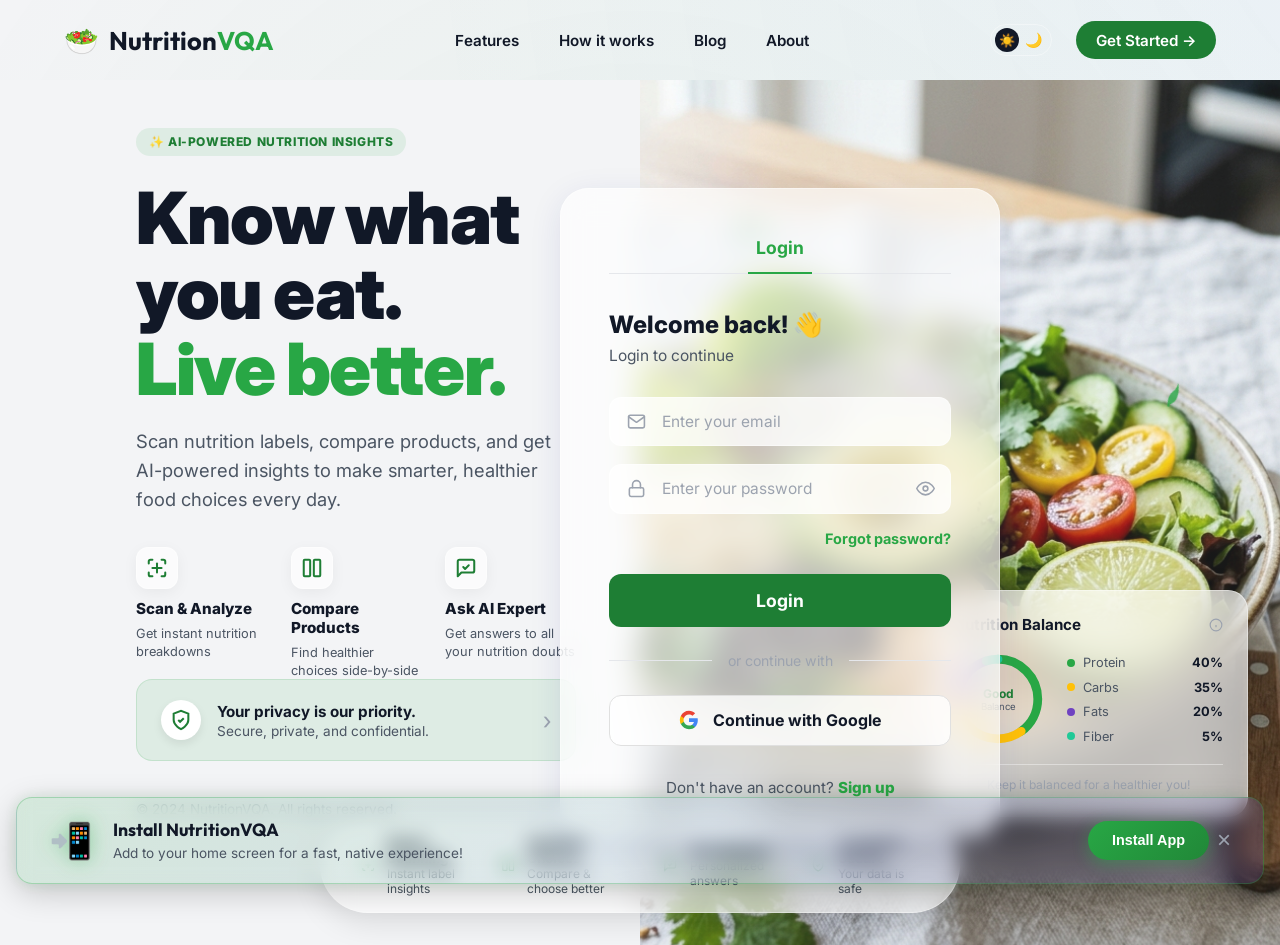
==== commit b525cbf9: "Untrack images from LFS and fix UI layout for home page" ====
--- a/frontend/signin.html
+++ b/frontend/signin.html
@@ -101,6 +101,16 @@
         <!-- ── Right Panel ── -->
         <section class="sn-right">
             <div id="blog" class="sn-salad-bg"></div>
+            
+            <!-- Floating Leaves -->
+            <div class="floating-leaves">
+                <svg class="leaf leaf-1" viewBox="0 0 24 24"><path fill="#28a745" d="M17,8C8,10 5.9,16.17 3.82,21.34L5.71,22l1-2.3A4.49,4.49 0 0,0 8,20C19,20 22,3 22,3c0,0 -2.06,2.69 -5,5Z"/></svg>
+                <svg class="leaf leaf-2" viewBox="0 0 24 24"><path fill="#28a745" d="M17,8C8,10 5.9,16.17 3.82,21.34L5.71,22l1-2.3A4.49,4.49 0 0,0 8,20C19,20 22,3 22,3c0,0 -2.06,2.69 -5,5Z"/></svg>
+                <svg class="leaf leaf-3" viewBox="0 0 24 24"><path fill="#28a745" d="M17,8C8,10 5.9,16.17 3.82,21.34L5.71,22l1-2.3A4.49,4.49 0 0,0 8,20C19,20 22,3 22,3c0,0 -2.06,2.69 -5,5Z"/></svg>
+                <svg class="leaf leaf-4" viewBox="0 0 24 24"><path fill="#28a745" d="M17,8C8,10 5.9,16.17 3.82,21.34L5.71,22l1-2.3A4.49,4.49 0 0,0 8,20C19,20 22,3 22,3c0,0 -2.06,2.69 -5,5Z"/></svg>
+                <svg class="leaf leaf-5" viewBox="0 0 24 24"><path fill="#28a745" d="M17,8C8,10 5.9,16.17 3.82,21.34L5.71,22l1-2.3A4.49,4.49 0 0,0 8,20C19,20 22,3 22,3c0,0 -2.06,2.69 -5,5Z"/></svg>
+            </div>
+
 
             <div class="sn-card">
                 <!-- Tab -->
--- a/frontend/css/signin.css
+++ b/frontend/css/signin.css
@@ -295,10 +295,14 @@
 
 .sn-salad-bg {
     position: absolute;
-    inset: 0;
-    background: url('../assets/salad-bowl.png') no-repeat center center;
-    background-size: cover;
+    top: 0;
+    right: -10vw;
+    bottom: 0;
+    width: 120%;
+    background: url('../assets/salad-bowl.png') no-repeat right center;
+    background-size: auto 120%;
     z-index: 0;
+    opacity: 0.9;
 }
 
 [data-theme="dark"] .sn-salad-bg {
@@ -306,8 +310,32 @@
     opacity: 0.9;
 }
 
-
-
+}
+
+/* ── Floating Leaves ── */
+.floating-leaves {
+    position: absolute;
+    inset: 0;
+    pointer-events: none;
+    z-index: 1;
+    overflow: hidden;
+}
+.leaf {
+    position: absolute;
+    opacity: 0.8;
+    filter: drop-shadow(0 4px 6px rgba(0,0,0,0.1));
+    animation: floatLeaf 6s ease-in-out infinite alternate;
+}
+.leaf-1 { top: 15%; left: 15%; width: 36px; height: 36px; transform: rotate(45deg); animation-delay: 0s; }
+.leaf-2 { top: 35%; right: 15%; width: 24px; height: 24px; transform: rotate(-20deg); animation-delay: 1s; }
+.leaf-3 { bottom: 25%; left: 20%; width: 42px; height: 42px; transform: rotate(80deg); animation-delay: 2s; }
+.leaf-4 { top: 60%; right: 40%; width: 30px; height: 30px; transform: rotate(-60deg); animation-delay: 3s; }
+.leaf-5 { bottom: 10%; right: 25%; width: 26px; height: 26px; transform: rotate(15deg); animation-delay: 4s; }
+
+@keyframes floatLeaf {
+    0% { transform: translateY(0) rotate(0deg); }
+    100% { transform: translateY(-20px) rotate(15deg); }
+}
 .pwa-modal-install-btn:hover { transform: translateY(-2px); box-shadow: 0 8px 25px rgba(40, 167, 69, 0.5); }
 
 
